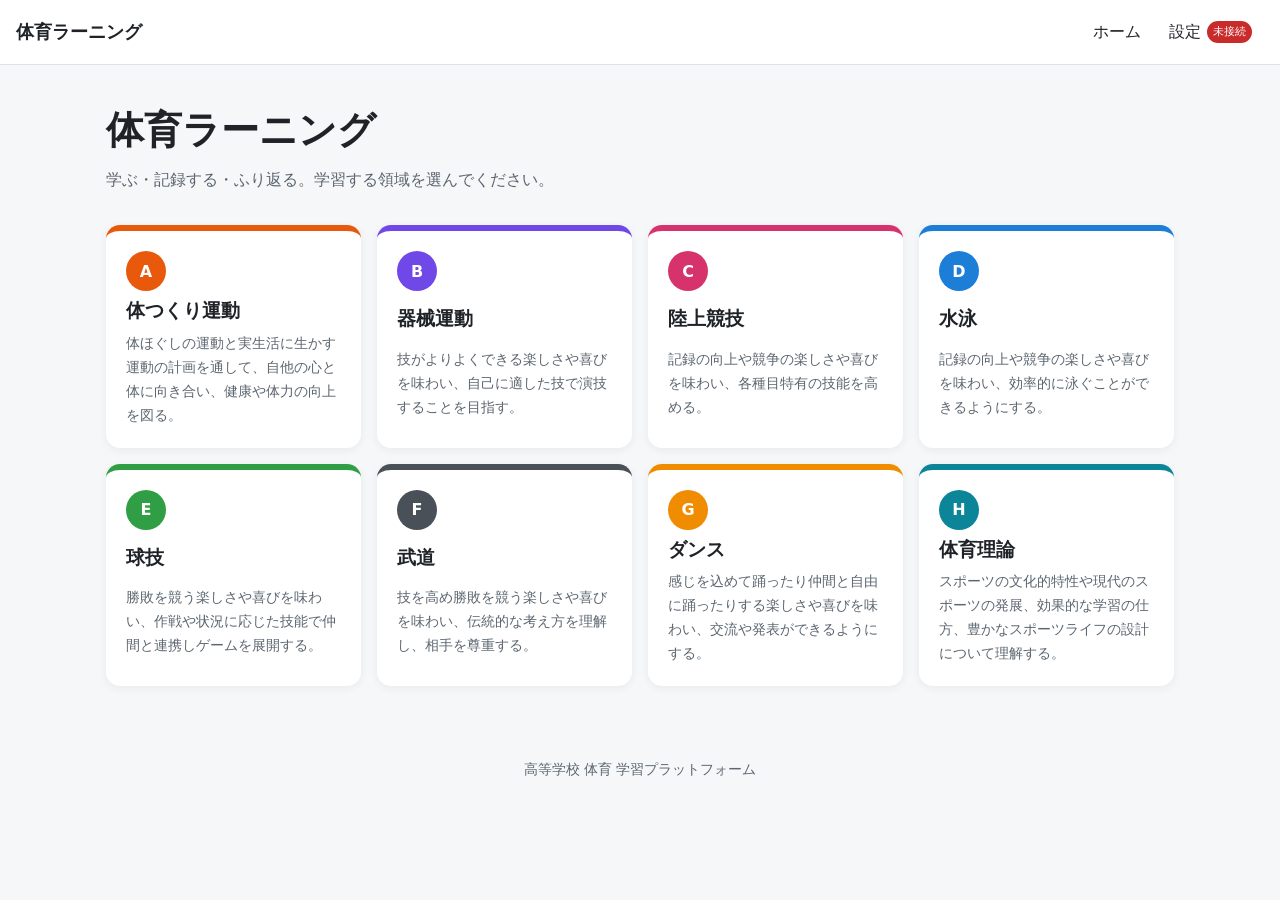
==== index.html @ 882898ad "Initial project scaffold: docs, GitHub Pages structure, GAS backend Co-Authored-By: Claude Opus 5.5 " ====
<!doctype html>
<html lang="ja">
<head>
  <meta charset="utf-8">
  <meta name="viewport" content="width=device-width, initial-scale=1">
  <title>体育ラーニング</title>
  <meta name="description" content="高等学校体育（A〜H 全8領域）の学習と記録のふり返りができるWebプラットフォーム">
  <link rel="stylesheet" href="css/style.css">
</head>
<body data-root="">
  <header class="site-header" data-site-header></header>
  <main class="container">
    <section class="hero">
      <h1>体育ラーニング</h1>
      <p>学ぶ・記録する・ふり返る。学習する領域を選んでください。</p>
    </section>
    <div class="domain-grid" data-domain-grid></div>
  </main>
  <footer class="site-footer">高等学校 体育 学習プラットフォーム</footer>
  <script type="module" src="js/app.js"></script>
</body>
</html>
---- css/style.css ----
:root {
  --bg: #f6f7f9;
  --surface: #ffffff;
  --text: #1f2328;
  --muted: #5c6670;
  --border: #dde1e6;
  --accent: #1c7ed6;
  --error: #c92a2a;
  --radius: 14px;
  --shadow: 0 2px 10px rgba(0, 0, 0, 0.06);
  --domain-color: var(--accent);
  color-scheme: light dark;
}

@media (prefers-color-scheme: dark) {
  :root {
    --bg: #15181c;
    --surface: #1f2328;
    --text: #e8eaed;
    --muted: #a0a8b0;
    --border: #343a40;
    --error: #ff8787;
    --shadow: none;
  }
}

* { box-sizing: border-box; }

body {
  margin: 0;
  background: var(--bg);
  color: var(--text);
  font-family: "Hiragino Sans", "Noto Sans JP", "Yu Gothic UI", system-ui, sans-serif;
  line-height: 1.7;
}

a { color: inherit; }

.container { max-width: 1100px; margin: 0 auto; padding: 0 16px; }

/* ヘッダー */
.site-header {
  position: sticky; top: 0; z-index: 10;
  display: flex; align-items: center; justify-content: space-between; gap: 12px;
  padding: 10px 16px;
  background: var(--surface);
  border-bottom: 1px solid var(--border);
}
.brand { font-weight: 800; font-size: 1.15rem; text-decoration: none; }
.site-nav { display: flex; gap: 4px; }
.site-nav a {
  display: inline-flex; align-items: center; gap: 6px;
  min-height: 44px; padding: 0 12px; border-radius: 10px; text-decoration: none;
}
.site-nav a:hover { background: var(--bg); }
.badge { font-size: 0.7rem; padding: 1px 6px; border-radius: 99px; background: var(--error); color: #fff; }

/* トップ */
.hero { padding: 32px 0 8px; }
.hero h1 { margin: 0 0 4px; font-size: clamp(1.6rem, 4vw, 2.4rem); }
.hero p { margin: 0; color: var(--muted); }

.domain-grid {
  display: grid; gap: 16px; padding: 24px 0 48px;
  grid-template-columns: repeat(auto-fill, minmax(240px, 1fr));
}
.domain-card {
  display: grid; gap: 4px; padding: 20px;
  background: var(--surface); border-radius: var(--radius); box-shadow: var(--shadow);
  border-top: 6px solid var(--domain-color);
  text-decoration: none;
  transition: transform 0.15s ease, box-shadow 0.15s ease;
}
.domain-card:hover, .domain-card:focus-visible { transform: translateY(-3px); box-shadow: 0 6px 18px rgba(0, 0, 0, 0.12); }
.domain-card__id {
  width: 40px; height: 40px; display: grid; place-items: center;
  border-radius: 50%; background: var(--domain-color); color: #fff; font-weight: 800;
}
.domain-card__name { font-size: 1.2rem; font-weight: 700; }
.domain-card__summary { font-size: 0.88rem; color: var(--muted); }

/* 領域ページ */
.domain-hero {
  margin: 24px 0 16px; padding: 24px; border-radius: var(--radius);
  background: var(--domain-color); color: #fff;
}
.domain-hero h1 { margin: 4px 0; }
.domain-hero p { margin: 0; opacity: 0.95; }
.domain-hero__id { font-weight: 800; opacity: 0.85; }

.panel {
  margin-bottom: 16px; padding: 20px;
  background: var(--surface); border-radius: var(--radius); box-shadow: var(--shadow);
}
.panel h2 { margin-top: 0; font-size: 1.15rem; border-left: 5px solid var(--domain-color); padding-left: 10px; }

.chip-list { display: flex; flex-wrap: wrap; gap: 8px; margin: 0; padding: 0; list-style: none; }
.chip-list li { padding: 6px 12px; border-radius: 99px; border: 1px solid var(--border); font-size: 0.92rem; }

.metric-tabs { display: flex; flex-wrap: wrap; gap: 8px; margin-bottom: 16px; }
.metric-tabs button {
  min-height: 44px; padding: 0 16px; border-radius: 99px; cursor: pointer;
  border: 1px solid var(--border); background: transparent; color: var(--text); font: inherit;
}
.metric-tabs button[aria-selected="true"] { background: var(--domain-color); border-color: var(--domain-color); color: #fff; }

/* フォーム */
.record-form, .settings-form { display: flex; flex-wrap: wrap; align-items: flex-end; gap: 12px; }
.settings-form { flex-direction: column; align-items: stretch; }
label { display: grid; gap: 4px; font-size: 0.9rem; color: var(--muted); }
input {
  min-height: 44px; padding: 8px 12px; font: inherit; color: var(--text);
  background: var(--bg); border: 1px solid var(--border); border-radius: 10px;
}
.record-form__memo { flex: 1 1 240px; }
.btn {
  min-height: 44px; padding: 0 20px; border: 0; border-radius: 10px; cursor: pointer;
  background: var(--domain-color); color: #fff; font: inherit; font-weight: 700;
}
.btn--ghost { background: transparent; color: var(--text); border: 1px solid var(--border); }
.btn:disabled { opacity: 0.6; cursor: wait; }

.status { min-height: 1.7em; margin: 12px 0 0; color: var(--muted); }
.status--error { color: var(--error); }

.chart-box { position: relative; height: 320px; margin-top: 8px; }

.site-footer { padding: 24px 16px; text-align: center; font-size: 0.85rem; color: var(--muted); }

@media (max-width: 600px) {
  .record-form > label, .record-form .btn { flex: 1 1 100%; }
  .chart-box { height: 260px; }
}

@media (prefers-reduced-motion: reduce) {
  * { transition: none !important; animation: none !important; }
}
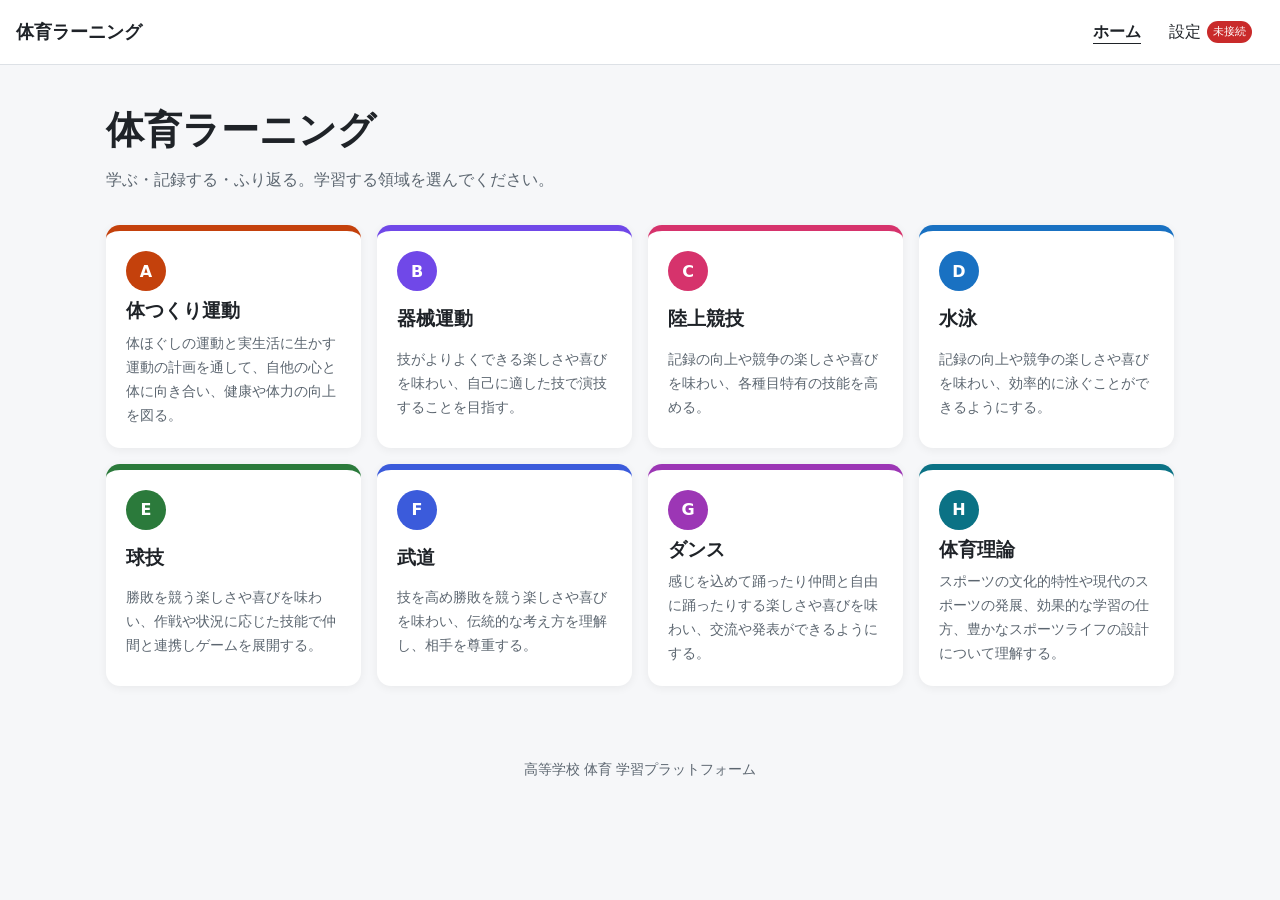
==== commit 22a59592: "Phase 6: dashboard, accessibility, teacher guide - トップに「わたしの記録」ダッシュボードと領域カードの要約 - getRecords() の領域指定" ====
--- a/index.html
+++ b/index.html
@@ -14,6 +14,11 @@
       <h1>体育ラーニング</h1>
       <p>学ぶ・記録する・ふり返る。学習する領域を選んでください。</p>
     </section>
+    <section class="panel" data-dashboard hidden>
+      <h2>わたしの記録</h2>
+      <div class="stats" data-dashboard-stats></div>
+      <p class="status" data-dashboard-status role="status"></p>
+    </section>
     <div class="domain-grid" data-domain-grid></div>
   </main>
   <footer class="site-footer">高等学校 体育 学習プラットフォーム</footer>
--- a/css/style.css
+++ b/css/style.css
@@ -4,7 +4,7 @@
   --text: #1f2328;
   --muted: #5c6670;
   --border: #dde1e6;
-  --accent: #1c7ed6;
+  --accent: #1971c2;
   --error: #c92a2a;
   --radius: 14px;
   --shadow: 0 2px 10px rgba(0, 0, 0, 0.06);
@@ -12,7 +12,12 @@
   color-scheme: light dark;
 }
 
+/* 文字・線に使う領域色。ダークモードでは背景とのコントラストを確保するため明るくする
+   （--domain-color は要素に直接指定されるので、同じ要素の上で計算する） */
+[data-domain-page], .domain-card, [data-domain-color] { --domain-ink: var(--domain-color); }
+
 @media (prefers-color-scheme: dark) {
+  [data-domain-page], .domain-card, [data-domain-color] { --domain-ink: color-mix(in srgb, var(--domain-color) 60%, #fff); }
   :root {
     --bg: #15181c;
     --surface: #1f2328;
@@ -36,6 +41,14 @@
 
 a { color: inherit; }
 
+/* キーボード操作時のフォーカスを、どの部品でも同じ見た目ではっきり示す */
+:focus-visible { outline: 3px solid var(--domain-ink, var(--accent)); outline-offset: 2px; }
+.skip-link {
+  position: absolute; left: 8px; top: -100px; z-index: 20; padding: 8px 16px; border-radius: 10px;
+  background: var(--surface); color: var(--text); font-weight: 700;
+}
+.skip-link:focus { top: 8px; }
+
 .container { max-width: 1100px; margin: 0 auto; padding: 0 16px; }
 
 /* ヘッダー */
@@ -53,6 +66,7 @@
   min-height: 44px; padding: 0 12px; border-radius: 10px; text-decoration: none;
 }
 .site-nav a:hover { background: var(--bg); }
+.site-nav a[aria-current="page"] { font-weight: 700; text-decoration: underline; text-underline-offset: 6px; }
 .badge { font-size: 0.7rem; padding: 1px 6px; border-radius: 99px; background: var(--error); color: #fff; }
 
 /* トップ */
@@ -78,6 +92,16 @@
 }
 .domain-card__name { font-size: 1.2rem; font-weight: 700; }
 .domain-card__summary { font-size: 0.88rem; color: var(--muted); }
+.domain-card__mine {
+  display: grid; margin-top: 8px; padding: 8px 12px; border-radius: 10px;
+  background: var(--bg); border-left: 4px solid var(--domain-ink);
+}
+.domain-card__mine[hidden] { display: none; }
+.domain-card__mine strong { font-size: 1rem; }
+.domain-card__mine small { font-size: 0.8rem; color: var(--muted); }
+.hero + [data-dashboard] { margin-top: 16px; }
+[data-dashboard-status]:empty { display: none; }
+.domain-card:has(.domain-card__mine:not([hidden])) { grid-template-rows: auto auto 1fr auto; }
 
 /* 領域ページ */
 .domain-hero {
@@ -92,7 +116,7 @@
   margin-bottom: 16px; padding: 20px;
   background: var(--surface); border-radius: var(--radius); box-shadow: var(--shadow);
 }
-.panel h2 { margin-top: 0; font-size: 1.15rem; border-left: 5px solid var(--domain-color); padding-left: 10px; }
+.panel h2 { margin-top: 0; font-size: 1.15rem; border-left: 5px solid var(--domain-ink, var(--domain-color)); padding-left: 10px; }
 
 .chip-list { display: flex; flex-wrap: wrap; gap: 8px; margin: 0; padding: 0; list-style: none; }
 .chip-list li { padding: 6px 12px; border-radius: 99px; border: 1px solid var(--border); font-size: 0.92rem; }
@@ -135,3 +159,176 @@
 @media (prefers-reduced-motion: reduce) {
   * { transition: none !important; animation: none !important; }
 }
+
+/* 記録の統計・一覧 */
+.badge--demo { background: #f08c00; }
+.stats { display: grid; gap: 12px; grid-template-columns: repeat(auto-fit, minmax(140px, 1fr)); margin: 4px 0 12px; }
+.stats:empty { display: none; }
+.stat { display: grid; padding: 12px 14px; border-radius: 12px; background: var(--bg); border: 1px solid var(--border); }
+.stat span { font-size: 0.8rem; color: var(--muted); }
+.stat strong { font-size: 1.4rem; line-height: 1.3; }
+.stat small { font-size: 0.78rem; color: var(--muted); }
+.stat--up strong, .stat--up small { color: #2f9e44; }
+.stat--down strong { color: var(--error); }
+.record-list { margin-top: 16px; }
+.record-list summary { cursor: pointer; min-height: 44px; display: flex; align-items: center; font-weight: 700; }
+.record-list table { width: 100%; border-collapse: collapse; font-size: 0.92rem; }
+.record-list th, .record-list td { padding: 8px; border-bottom: 1px solid var(--border); text-align: left; }
+.best-mark { font-size: 0.7rem; font-weight: 800; padding: 1px 6px; border-radius: 99px; background: var(--domain-color); color: #fff; }
+.link-btn { min-height: 36px; border: 0; background: none; color: var(--error); cursor: pointer; font: inherit; text-decoration: underline; }
+
+/* 領域コンテンツ（種目カード・図解） */
+.event-card h3 { margin: 4px 0 8px; }
+.event-card h4 { margin: 12px 0 4px; font-size: 1rem; }
+.event-card ol, .event-card ul { margin: 0; padding-left: 1.4em; }
+.event-card li { margin-bottom: 4px; }
+.aim { margin: 0; padding: 10px 14px; border-radius: 10px; background: var(--bg); }
+.safety { margin: 12px 0 0; padding: 8px 12px; border-radius: 10px; border: 1px solid #f08c00; color: inherit; }
+.two-col { display: grid; gap: 8px 24px; grid-template-columns: repeat(auto-fit, minmax(280px, 1fr)); }
+
+.sprint-svg { width: 100%; height: auto; display: block; }
+.sprint-svg .zone rect { fill: var(--bg); transition: fill 0.3s ease; }
+.sprint-svg .zone.is-active rect { fill: color-mix(in srgb, var(--domain-color) 18%, transparent); }
+.sprint-svg .zone text { fill: var(--muted); font-size: 15px; font-weight: 700; }
+.sprint-svg .zone.is-active text { fill: var(--domain-ink); }
+.sprint-svg .ground { stroke: var(--text); stroke-width: 3; }
+.sprint-svg .mark { stroke: var(--domain-ink); stroke-width: 4; }
+.sprint-svg .runner line { stroke: var(--text); stroke-width: 6; stroke-linecap: round; }
+.sprint-svg .runner circle { fill: var(--text); }
+.phase-controls { display: flex; flex-wrap: wrap; gap: 8px; margin-top: 12px; }
+.phase-controls button:not(.btn) {
+  min-height: 44px; padding: 0 14px; border-radius: 99px; cursor: pointer;
+  border: 1px solid var(--border); background: transparent; color: var(--text); font: inherit;
+}
+.phase-controls button[aria-pressed="true"] { border-color: var(--domain-ink); color: var(--domain-ink); font-weight: 700; }
+.phase-controls .btn { margin-left: auto; }
+.tip { margin-top: 12px; padding: 12px 16px; border-left: 5px solid var(--domain-ink); border-radius: 0 10px 10px 0; background: var(--bg); }
+.tip p { margin: 4px 0 0; }
+
+@media (max-width: 600px) {
+  .phase-controls .btn { margin-left: 0; flex: 1 1 100%; }
+  .record-list td:nth-child(3), .record-list th:nth-child(3) { display: none; }
+}
+
+/* D. 水泳：クロールの図解 */
+.stroke-svg .water { fill: color-mix(in srgb, var(--domain-color) 14%, transparent); }
+.stroke-svg .surface { stroke: var(--domain-ink); stroke-width: 2; stroke-dasharray: 10 6; }
+.stroke-svg .label { fill: var(--muted); font-size: 14px; font-weight: 700; }
+.stroke-svg .body, .stroke-svg .leg, .stroke-svg .arm { stroke: var(--text); stroke-width: 8; stroke-linecap: round; stroke-linejoin: round; fill: none; }
+.stroke-svg .leg { stroke-width: 7; }
+.stroke-svg .arm--back { opacity: 0.35; }
+.stroke-svg .arm--front { stroke: var(--domain-ink); }
+.stroke-svg .head { fill: var(--text); }
+.note { margin: 12px 0 0; font-size: 0.85rem; color: var(--muted); }
+.safety-list { margin: 0; padding-left: 1.4em; }
+.safety-list li { margin-bottom: 4px; }
+
+/* A. 体つくり運動：体力テストの得点 */
+.segmented { display: flex; flex-wrap: wrap; align-items: center; gap: 8px; margin: 0; padding: 0; border: 0; }
+.segmented legend { float: left; margin-right: 8px; font-size: 0.9rem; color: var(--muted); }
+.segmented label {
+  display: inline-flex; align-items: center; gap: 6px; min-height: 44px; padding: 0 16px;
+  border: 1px solid var(--border); border-radius: 99px; cursor: pointer; color: var(--text); font-size: 1rem;
+}
+.segmented label:has(input:checked) { border-color: var(--domain-ink); color: var(--domain-ink); font-weight: 700; }
+.segmented input { min-height: 0; accent-color: var(--domain-color); }
+.chart-box--radar { height: 380px; }
+.table-scroll { overflow-x: auto; margin-top: 12px; }
+.score-table { width: 100%; border-collapse: collapse; font-size: 0.92rem; }
+.score-table th, .score-table td { padding: 8px; border-bottom: 1px solid var(--border); text-align: left; white-space: nowrap; }
+.score-table td small { display: block; font-size: 0.75rem; color: var(--muted); }
+
+@media (max-width: 600px) {
+  .chart-box--radar { height: 320px; }
+}
+
+/* B. 器械運動・F. 武道：技の系統図と習得チェック */
+.skill-heading { margin: 20px 0 4px; font-size: 1.05rem; }
+.skill-group { margin-top: 14px; }
+.skill-group h4 { margin: 0 0 6px; font-size: 0.92rem; color: var(--muted); }
+.skill-chain { display: flex; flex-wrap: wrap; align-items: center; gap: 8px 0; margin: 0; padding: 0; list-style: none; }
+.skill-chain li { display: flex; align-items: center; }
+.skill-chain li + li::before { content: "→"; padding: 0 6px; color: var(--muted); }
+.skill {
+  display: grid; justify-items: center; min-height: 52px; min-width: 88px; padding: 4px 12px;
+  border: 2px dashed var(--border); border-radius: 12px; cursor: pointer;
+  background: transparent; color: var(--text); font: inherit; font-weight: 700; line-height: 1.3;
+}
+.skill small { font-size: 0.72rem; font-weight: 400; color: var(--muted); }
+.skill[data-level="1"] { border-style: solid; border-color: var(--domain-ink); }
+.skill[data-level="1"] small { color: var(--domain-ink); font-weight: 700; }
+.skill[data-level="2"] { border-style: solid; border-color: var(--domain-color); background: var(--domain-color); color: #fff; }
+.skill[data-level="2"] small { color: #fff; font-weight: 700; }
+.skill[data-level="2"] small::before { content: "✓ "; }
+.skill:disabled { opacity: 0.6; cursor: wait; }
+.progress { height: 8px; margin-top: 6px; border-radius: 99px; background: var(--border); overflow: hidden; }
+.progress span { display: block; height: 100%; border-radius: 99px; background: var(--domain-color); }
+
+/* G. ダンス：評価シート */
+.eval-form { display: grid; gap: 12px; }
+.eval-form__head { display: flex; flex-wrap: wrap; align-items: flex-end; gap: 12px 24px; }
+.eval-row { margin: 0; padding: 10px 14px; border: 1px solid var(--border); border-radius: 12px; }
+.eval-row legend { padding: 0 4px; font-weight: 700; }
+.scale { display: flex; gap: 8px; }
+.scale label { display: block; flex: 1 1 0; max-width: 72px; cursor: pointer; }
+.scale input { position: absolute; opacity: 0; pointer-events: none; }
+.scale span {
+  display: grid; place-items: center; min-height: 44px; border: 1px solid var(--border); border-radius: 10px;
+  color: var(--text); font-size: 1.05rem; font-weight: 700;
+}
+.scale input:checked + span { background: var(--domain-color); border-color: var(--domain-color); color: #fff; }
+.scale input:focus-visible + span { outline: 3px solid var(--domain-color); outline-offset: 2px; }
+.eval-form .btn { justify-self: start; }
+
+@media (max-width: 600px) {
+  .skill { min-width: 76px; padding: 4px 8px; }
+  .eval-form .btn { justify-self: stretch; }
+}
+
+/* E. 球技：種目選択・作戦ボード・スタッツ */
+.sport-type h3 { margin: 8px 0 6px; font-size: 0.92rem; color: var(--muted); }
+.sport-type .metric-tabs { margin-bottom: 8px; }
+.board { border-radius: 12px; overflow: hidden; background: var(--bg); }
+.board-svg { display: block; width: 100%; height: auto; touch-action: none; user-select: none; -webkit-user-select: none; }
+.board-svg .court-bg { fill: color-mix(in srgb, var(--domain-color) 16%, transparent); }
+.board-svg .court :is(line, rect, circle, path):not(.court-bg) { fill: none; stroke: var(--muted); stroke-width: 2; }
+.board-svg .court .dashed { stroke-dasharray: 8 6; }
+.board-svg .court .net { stroke: var(--text); stroke-width: 4; }
+.board-svg .court .goal, .board-svg .court .spot, .board-svg .court .base { fill: var(--text); stroke: none; }
+.board-svg .court .in-goal { fill: color-mix(in srgb, var(--domain-color) 28%, transparent); stroke: none; }
+.board-svg .court .infield { fill: color-mix(in srgb, #c08a4a 30%, transparent); stroke: none; }
+.board-svg .court-label { fill: var(--muted); font-size: 13px; font-weight: 700; }
+.piece { cursor: grab; outline: none; }
+.piece circle { stroke: var(--surface); stroke-width: 2; }
+.piece .hit { fill: transparent; stroke: none; } /* 指でつかみやすいよう、見えない当たり判定を広げる */
+.piece text { fill: #fff; font-size: 16px; font-weight: 800; pointer-events: none; }
+.piece--a circle:not(.hit) { fill: var(--domain-color); }
+.piece--b circle:not(.hit) { fill: #c92a2a; }
+.piece--ball circle:not(.hit) { fill: #fff; stroke: #212529; stroke-width: 2.5; }
+.piece.is-dragging { cursor: grabbing; }
+.piece:focus-visible circle:not(.hit) { stroke: var(--text); stroke-width: 4; }
+.board-legend { display: inline-flex; align-items: center; gap: 4px; font-size: 0.9rem; color: var(--muted); }
+.dot { display: inline-block; width: 12px; height: 12px; border-radius: 50%; margin-left: 8px; }
+.dot--a { background: var(--domain-color); margin-left: 0; }
+.dot--b { background: #c92a2a; }
+.dot--ball { background: #fff; border: 2px solid #212529; }
+.stat-inputs { display: grid; gap: 12px; grid-template-columns: repeat(auto-fill, minmax(150px, 1fr)); }
+.stat-inputs input { width: 100%; }
+
+/* H. 体育理論：解説と確認テスト */
+.lesson-text { margin: 4px 0 8px; }
+.quiz { display: grid; gap: 12px; margin-top: 8px; }
+.quiz-item { margin: 0; padding: 12px 16px; border: 1px solid var(--border); border-radius: 12px; }
+.quiz-item legend { padding: 0 4px; font-weight: 700; }
+.quiz-option {
+  display: flex; align-items: center; gap: 10px; min-height: 44px; padding: 4px 8px;
+  border-radius: 10px; color: var(--text); font-size: 1rem; cursor: pointer;
+}
+.quiz-option:hover { background: var(--bg); }
+.quiz-option input { min-height: 0; width: 20px; height: 20px; accent-color: var(--domain-color); }
+.quiz-item.is-correct { border-color: #2f9e44; }
+.quiz-item.is-wrong { border-color: var(--error); }
+.quiz-feedback { margin: 8px 0 0; padding: 8px 12px; border-radius: 10px; background: var(--bg); font-size: 0.92rem; }
+.is-correct .quiz-feedback { border-left: 5px solid #2f9e44; }
+.is-wrong .quiz-feedback { border-left: 5px solid var(--error); }
+.quiz .phase-controls .btn { margin-left: 0; }
